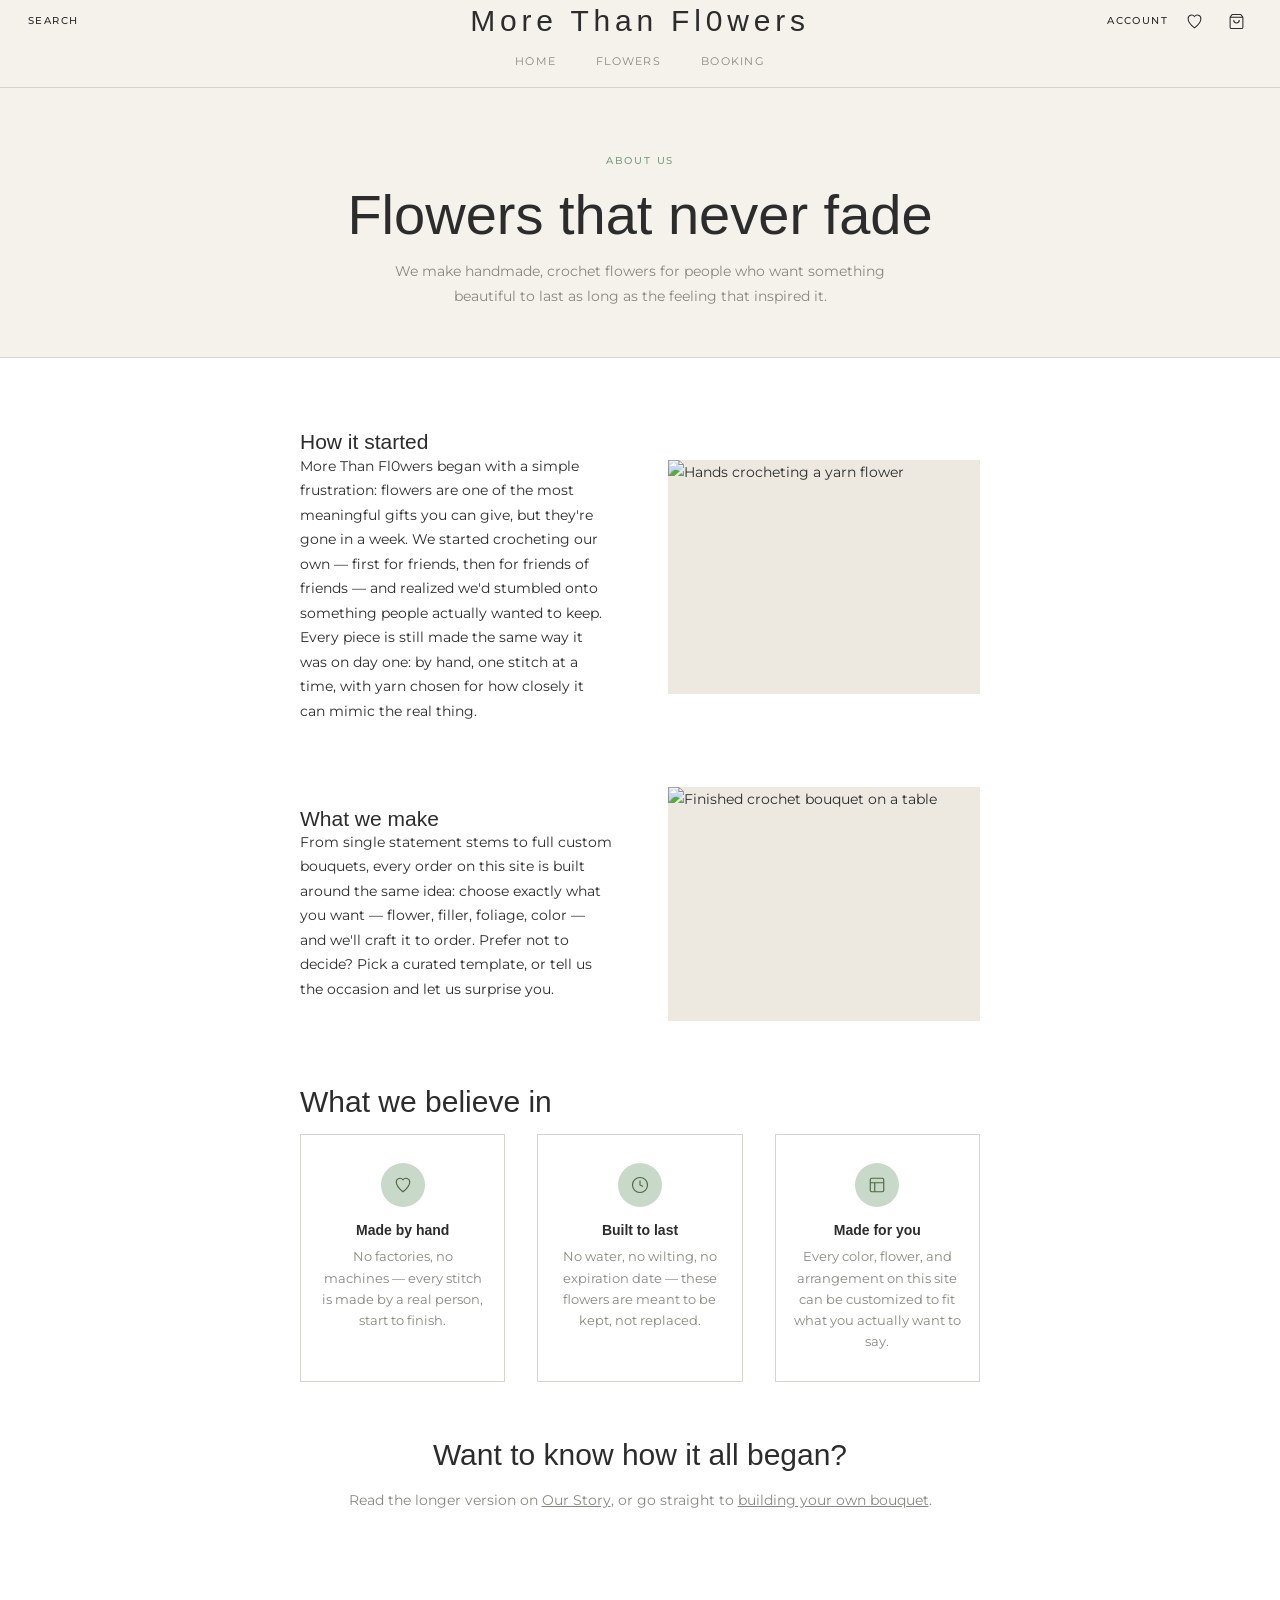
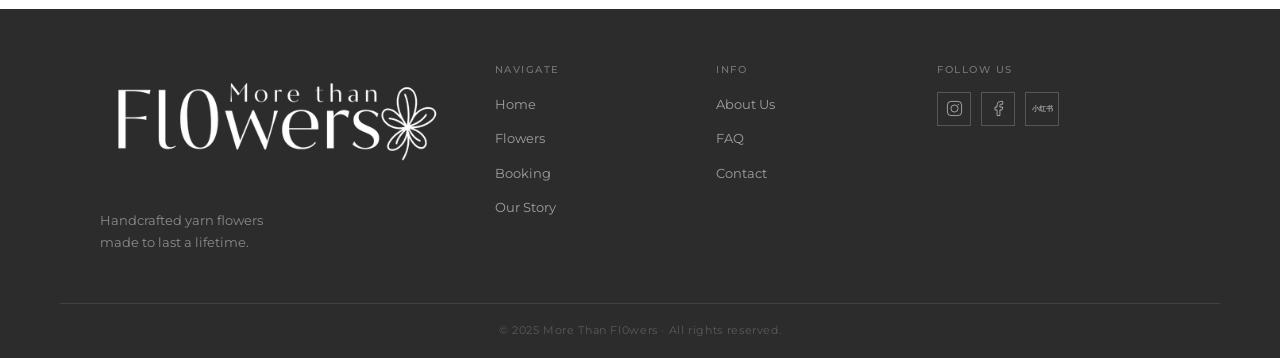
==== about.html @ 9806c8a1 "complet the information page" ====
<!DOCTYPE html>
<html lang="en-us">
<head>
  <meta charset="utf-8" />
  <title>About Us — More Than Fl0wers</title>
  <meta name="viewport" content="width=device-width, initial-scale=1.0" />
  <link rel="stylesheet" href="css/main.css" />
  <link rel="icon" href="images/logo.ico" />
  <link rel="preconnect" href="https://fonts.googleapis.com" />
  <link rel="preconnect" href="https://fonts.gstatic.com" crossorigin />
  <link rel="stylesheet" href="https://use.typekit.net/ufc8obc.css" />
  <link href="https://fonts.googleapis.com/css2?family=Montserrat:ital,wght@0,300;0,400;0,500;0,600;1,300;1,400&display=swap" rel="stylesheet" />

  <!-- BACKEND — pick ONE. Local demo (default) needs no setup. -->
  <script defer src="js/api.js"></script>
  <!-- Using Supabase instead? Comment out the line above and
       uncomment the line below (after filling in js/supabase-config.js).
  <script type="module" src="js/api.supabase.js"></script>
  -->
  <script defer src="js/toast.js"></script>
  <script defer src="js/header.js"></script>
</head>
<body>

  <div class="top-bar">
    <button class="top-bar-btn" id="searchToggle" aria-label="Open search">SEARCH</button>
    <a href="index.html" class="logo">More Than Fl0wers</a>
    <div class="top-bar-right">
      <a href="account.html" class="top-bar-btn" id="accountLink" aria-label="Account">ACCOUNT</a>
      <a href="wishlist.html" class="icon-btn wishlist-link" aria-label="Wishlist">
        <svg width="17" height="17" viewBox="0 0 24 24" fill="none" stroke="currentColor" stroke-width="1.5"><path d="M12 21C12 21 3 14 3 8a5 5 0 0 1 9-3 5 5 0 0 1 9 3c0 6-9 13-9 13z"/></svg>
        <span class="wishlist-badge">0</span>
      </a>
      <a href="cart.html" class="icon-btn cart-btn" aria-label="Cart">
        <svg width="17" height="17" viewBox="0 0 24 24" fill="none" stroke="currentColor" stroke-width="1.5"><path d="M6 2L3 6v14a2 2 0 002 2h14a2 2 0 002-2V6l-3-4z"/><line x1="3" y1="6" x2="21" y2="6"/><path d="M16 10a4 4 0 01-8 0"/></svg>
        <span class="cart-badge">0</span>
      </a>
    </div>
  </div>

  <header class="site-header" id="siteHeader">
    <nav class="main-nav" aria-label="Primary navigation">
      <a href="index.html"   class="nav-link">HOME</a>
      <a href="flowers.html" class="nav-link">FLOWERS</a>
      <a href="booking.html" class="nav-link">BOOKING</a>
    </nav>
    <button class="hamburger" id="hamburger" aria-label="Toggle menu" aria-expanded="false">
      <span></span><span></span><span></span>
    </button>
    <div class="mobile-nav" id="mobileNav" aria-hidden="true">
      <a href="index.html"   class="nav-link">HOME</a>
      <a href="flowers.html" class="nav-link">FLOWERS</a>
      <a href="booking.html" class="nav-link">BOOKING</a>
    </div>
  </header>

  <div class="search-overlay" id="searchOverlay" aria-hidden="true">
    <button class="search-close" id="searchClose" aria-label="Close">✕</button>
    <div class="search-form">
      <input type="text" class="search-input" placeholder="Search flowers…" aria-label="Search" />
      <div class="search-results"></div>
    </div>
  </div>

  <main>
    <section class="info-hero">
      <div class="container">
        <p class="info-eyebrow">About Us</p>
        <h1 class="info-hero-title">Flowers that never fade</h1>
        <p class="info-hero-sub">We make handmade, crochet flowers for people who want
          something beautiful to last as long as the feeling that inspired it.</p>
      </div>
    </section>

    <section class="info-main">
      <div class="container info-narrow">

        <div class="info-split">
          <div>
            <h2>How it started</h2>
            <p>More Than Fl0wers began with a simple frustration: flowers are one of the
              most meaningful gifts you can give, but they're gone in a week. We started
              crocheting our own — first for friends, then for friends of friends — and
              realized we'd stumbled onto something people actually wanted to keep.</p>
            <p>Every piece is still made the same way it was on day one: by hand, one
              stitch at a time, with yarn chosen for how closely it can mimic the real
              thing.</p>
          </div>
          <div class="info-split-img" data-img-wrap>
            <img src="https://picsum.photos/seed/about-story/700/525" alt="Hands crocheting a yarn flower" />
          </div>
        </div>

        <div class="info-split reverse">
          <div>
            <h2>What we make</h2>
            <p>From single statement stems to full custom bouquets, every order on this
              site is built around the same idea: choose exactly what you want — flower,
              filler, foliage, color — and we'll craft it to order. Prefer not to decide?
              Pick a curated template, or tell us the occasion and let us surprise you.</p>
          </div>
          <div class="info-split-img" data-img-wrap>
            <img src="https://picsum.photos/seed/about-craft/700/525" alt="Finished crochet bouquet on a table" />
          </div>
        </div>

        <div class="info-section">
          <h2>What we believe in</h2>
          <div class="value-grid">
            <div class="value-card">
              <div class="value-icon"><svg width="18" height="18" viewBox="0 0 24 24" fill="none" stroke="currentColor" stroke-width="1.5"><path d="M12 21C12 21 3 14 3 8a5 5 0 0 1 9-3 5 5 0 0 1 9 3c0 6-9 13-9 13z"/></svg></div>
              <h3>Made by hand</h3>
              <p>No factories, no machines — every stitch is made by a real person, start to finish.</p>
            </div>
            <div class="value-card">
              <div class="value-icon"><svg width="18" height="18" viewBox="0 0 24 24" fill="none" stroke="currentColor" stroke-width="1.5"><circle cx="12" cy="12" r="10"/><polyline points="12 6 12 12 16 14"/></svg></div>
              <h3>Built to last</h3>
              <p>No water, no wilting, no expiration date — these flowers are meant to be kept, not replaced.</p>
            </div>
            <div class="value-card">
              <div class="value-icon"><svg width="18" height="18" viewBox="0 0 24 24" fill="none" stroke="currentColor" stroke-width="1.5"><rect x="3" y="3" width="18" height="18" rx="2"/><path d="M3 9h18M9 21V9"/></svg></div>
              <h3>Made for you</h3>
              <p>Every color, flower, and arrangement on this site can be customized to fit what you actually want to say.</p>
            </div>
          </div>
        </div>

        <div class="info-section" style="text-align:center;">
          <h2>Want to know how it all began?</h2>
          <p>Read the longer version on <a href="story.html" style="text-decoration:underline;">Our Story</a>,
            or go straight to <a href="booking.html" style="text-decoration:underline;">building your own bouquet</a>.</p>
        </div>

      </div>
    </section>
  </main>

  <footer class="site-footer">
    <div class="footer-inner container">
      <div class="footer-brand">
        <a href="index.html" class="footer-logo">
          <img src="images/logo-white.png" alt="M0re Than Fl0wers logo" />
        </a>
        <p>Handcrafted yarn flowers<br />made to last a lifetime.</p>
      </div>
      <div class="footer-col">
        <h4 class="footer-heading">Navigate</h4>
        <ul><li><a href="index.html">Home</a></li><li><a href="flowers.html">Flowers</a></li><li><a href="booking.html">Booking</a></li><li><a href="story.html">Our Story</a></li></ul>
      </div>
      <div class="footer-col">
        <h4 class="footer-heading">Info</h4>
        <ul><li><a href="about.html">About Us</a></li><li><a href="faq.html">FAQ</a></li><li><a href="contact.html">Contact</a></li></ul>
      </div>
      <div class="footer-col">
        <h4 class="footer-heading">Follow Us</h4>
        <div class="social-row">
          <a href="https://www.instagram.com/m0re.than.flowers/" target="_blank" rel="noopener" class="social-btn" aria-label="Instagram"><svg width="17" height="17" viewBox="0 0 24 24" fill="none" stroke="currentColor" stroke-width="1.4"><rect x="2" y="2" width="20" height="20" rx="5"/><circle cx="12" cy="12" r="5"/><circle cx="17.5" cy="6.5" r="1" fill="currentColor" stroke="none"/></svg></a>
          <a href="#" class="social-btn" aria-label="Facebook"><svg width="17" height="17" viewBox="0 0 24 24" fill="none" stroke="currentColor" stroke-width="1.4"><path d="M18 2h-3a5 5 0 00-5 5v3H7v4h3v8h4v-8h3l1-4h-4V7a1 1 0 011-1h3z"/></svg></a>
          <a href="#" class="social-btn xhs" aria-label="小红书"><span>小红书</span></a>
        </div>
      </div>
    </div>
    <div class="footer-bottom"><p>© 2025 More Than Fl0wers · All rights reserved.</p></div>
  </footer>

</body>
</html>
---- css/main.css ----
/* ═══════════════════════════════════════════════════════
   MAIN.CSS — single entry point
   Every page links ONLY this file. Order matters:
   variables → base → shared chrome → page-specific.
═══════════════════════════════════════════════════════ */
@import url("variables.css");
@import url("base.css");
@import url("header.css");
@import url("footer.css");
@import url("toast.css");
@import url("home.css");
@import url("flowers.css");
@import url("flower-detail.css");
@import url("booking.css");
@import url("account.css");
@import url("cart.css");
@import url("info.css");
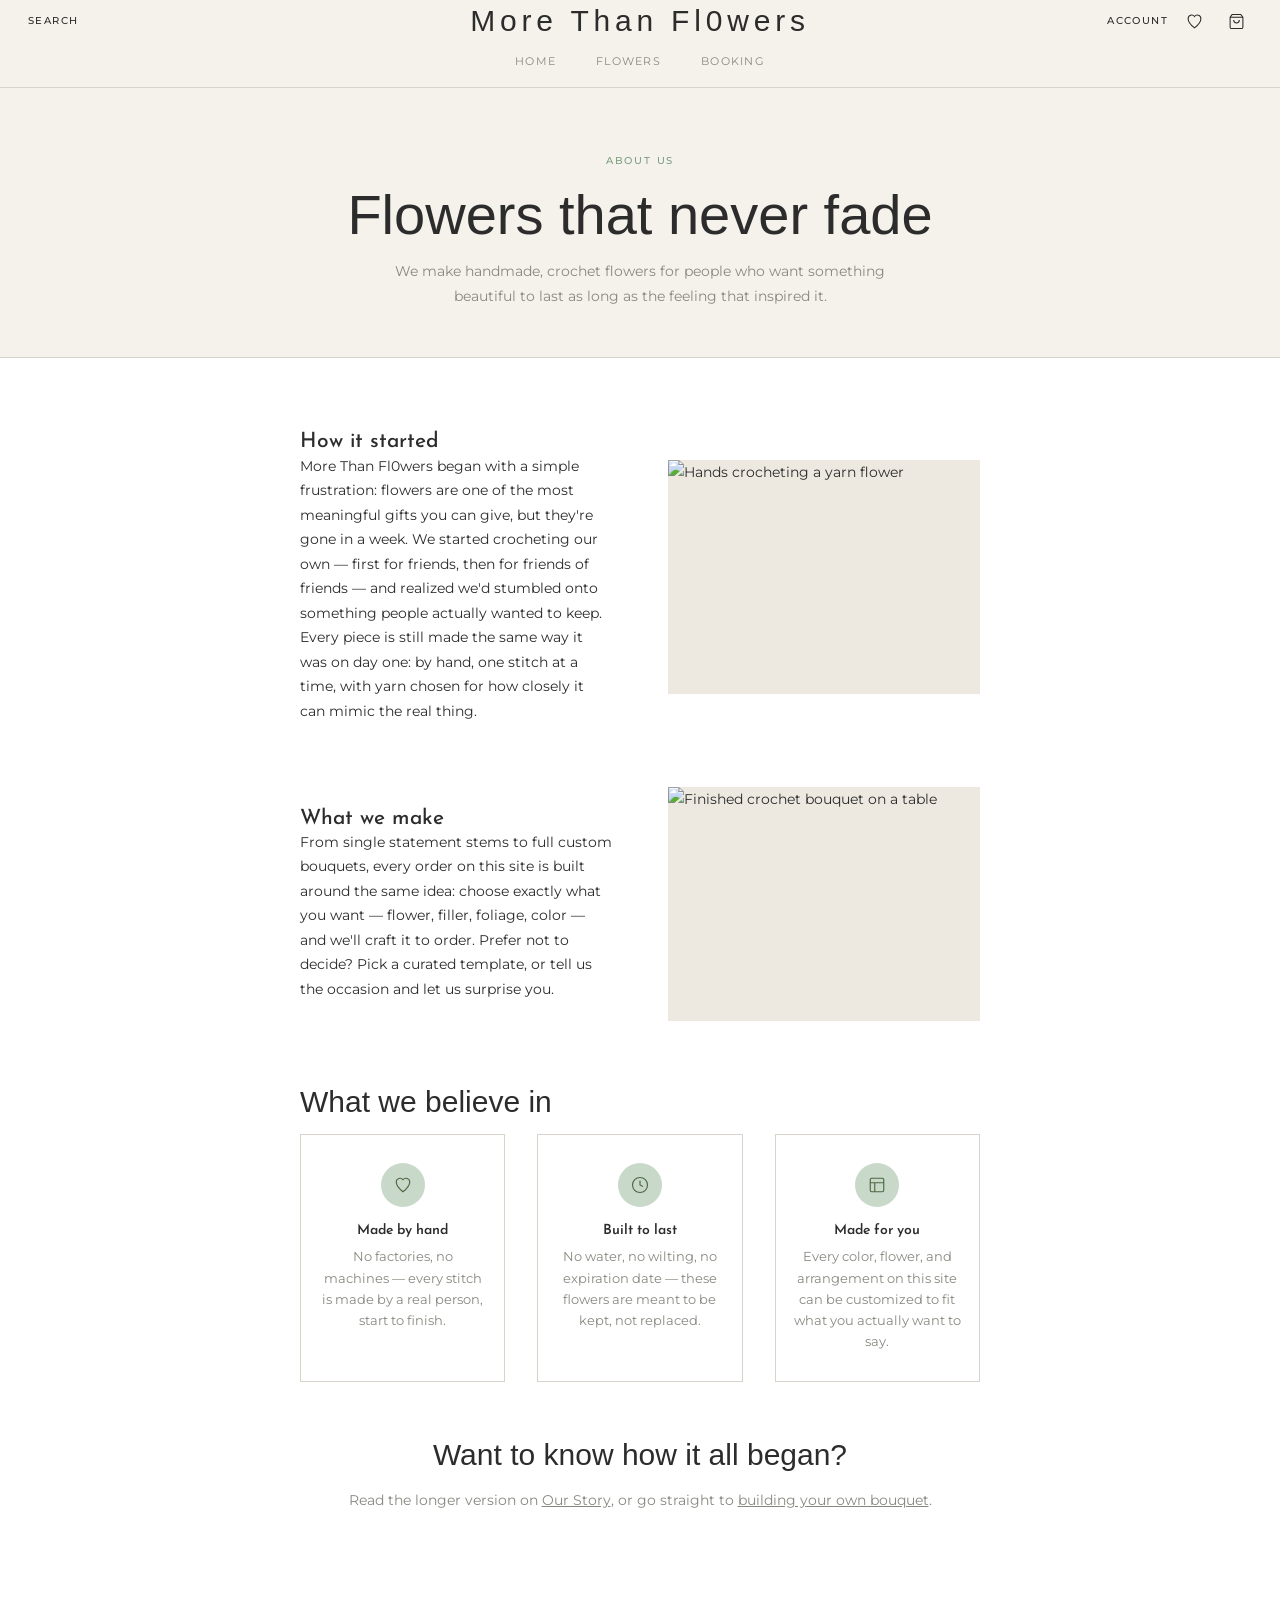
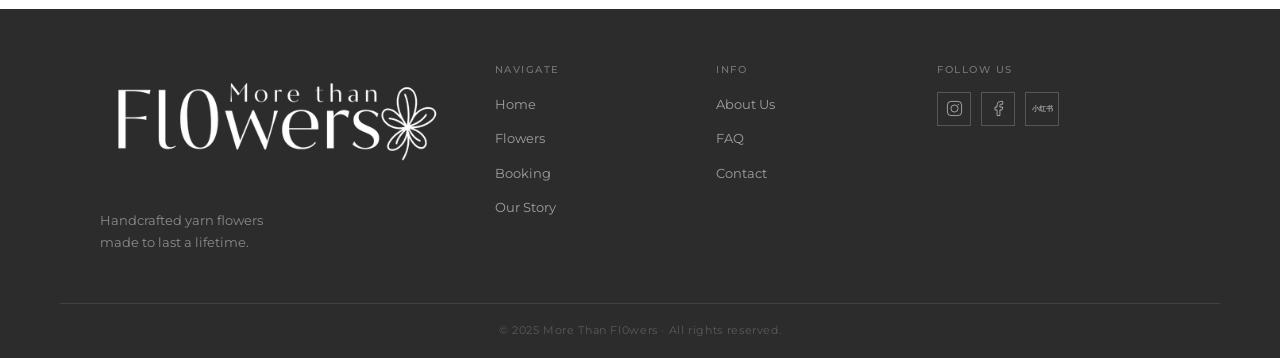
==== commit d850feb7: "change the flower id" ====
--- a/about.html
+++ b/about.html
@@ -10,7 +10,9 @@
   <link rel="preconnect" href="https://fonts.gstatic.com" crossorigin />
   <link rel="stylesheet" href="https://use.typekit.net/ufc8obc.css" />
   <link href="https://fonts.googleapis.com/css2?family=Montserrat:ital,wght@0,300;0,400;0,500;0,600;1,300;1,400&display=swap" rel="stylesheet" />
-
+  <link rel="preconnect" href="https://fonts.googleapis.com">
+  <link rel="preconnect" href="https://fonts.gstatic.com" crossorigin>
+  <link href="https://fonts.googleapis.com/css2?family=Josefin+Sans:ital,wght@0,100..700;1,100..700&family=Spectral:ital,wght@0,200;0,300;0,400;0,500;0,600;0,700;0,800;1,200;1,300;1,400;1,500;1,600;1,700;1,800&display=swap" rel="stylesheet"> 
   <!-- BACKEND — pick ONE. Local demo (default) needs no setup. -->
   <script defer src="js/api.js"></script>
   <!-- Using Supabase instead? Comment out the line above and
